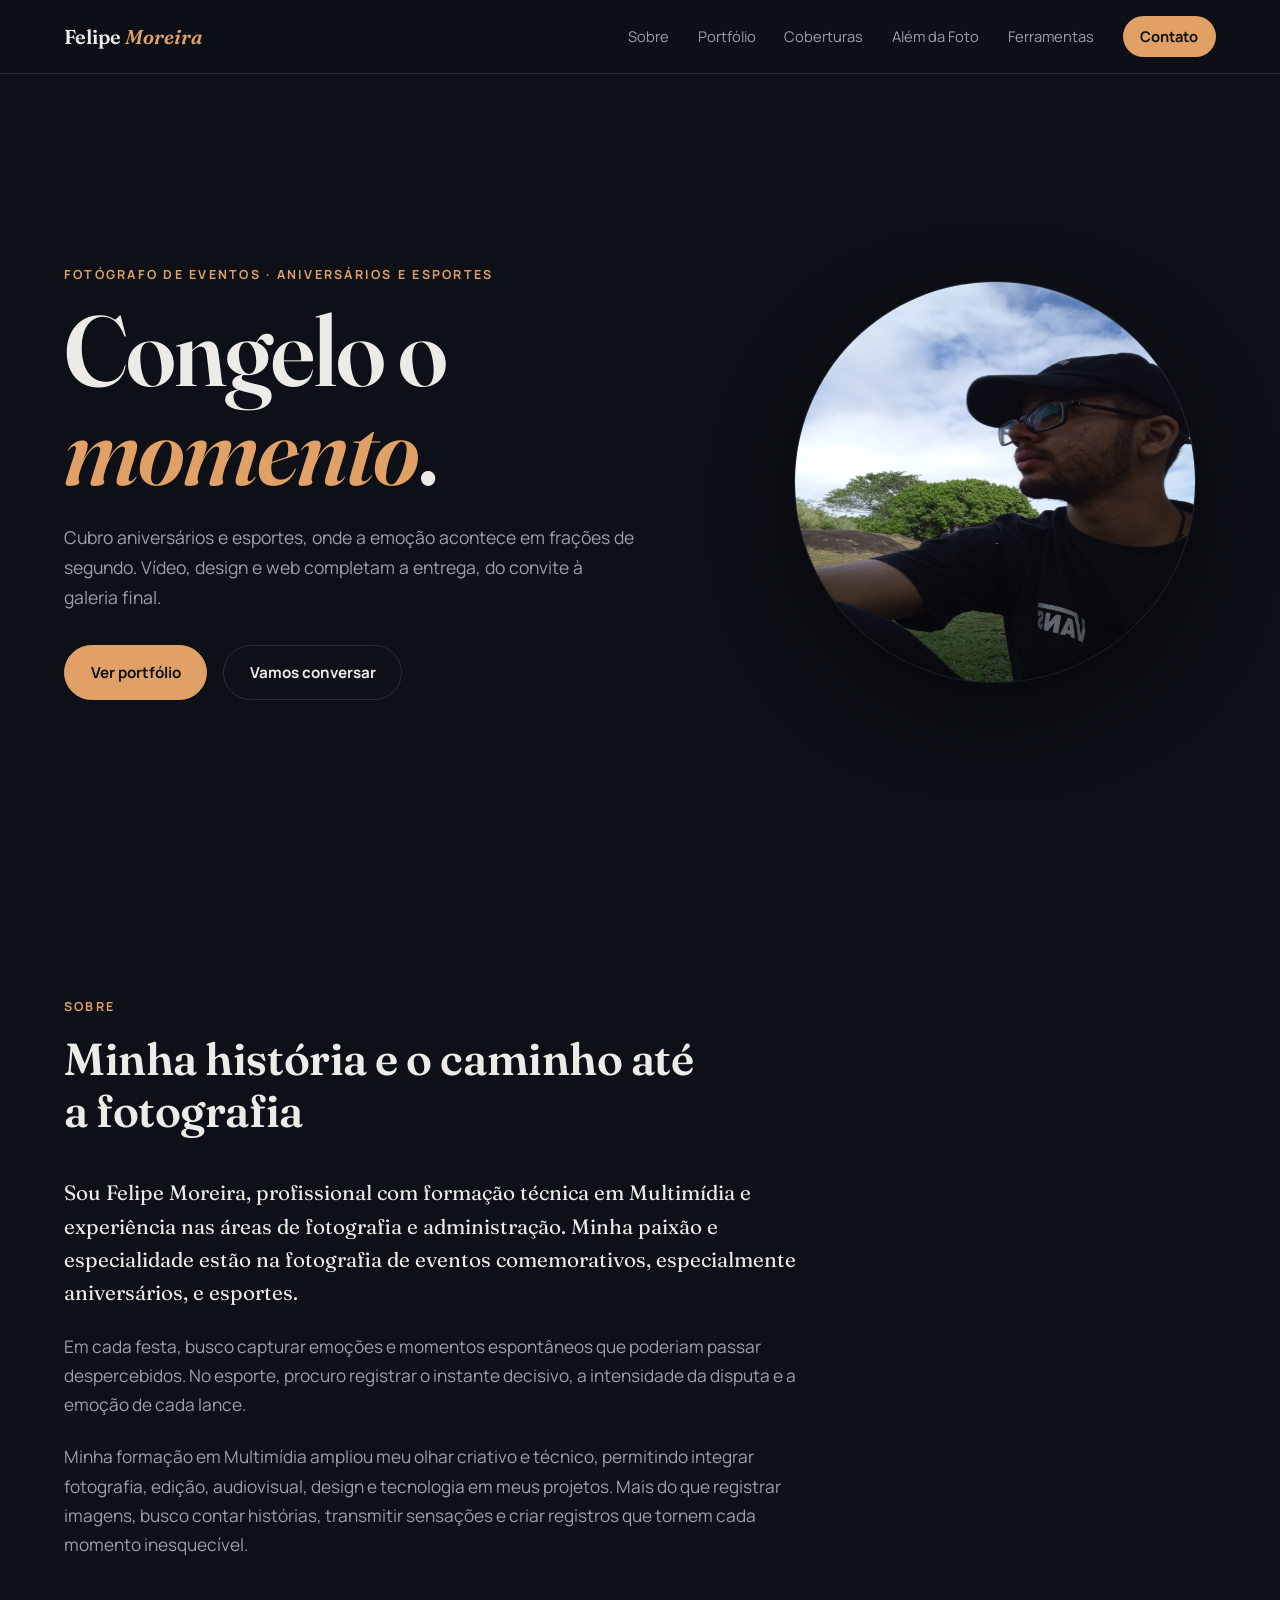
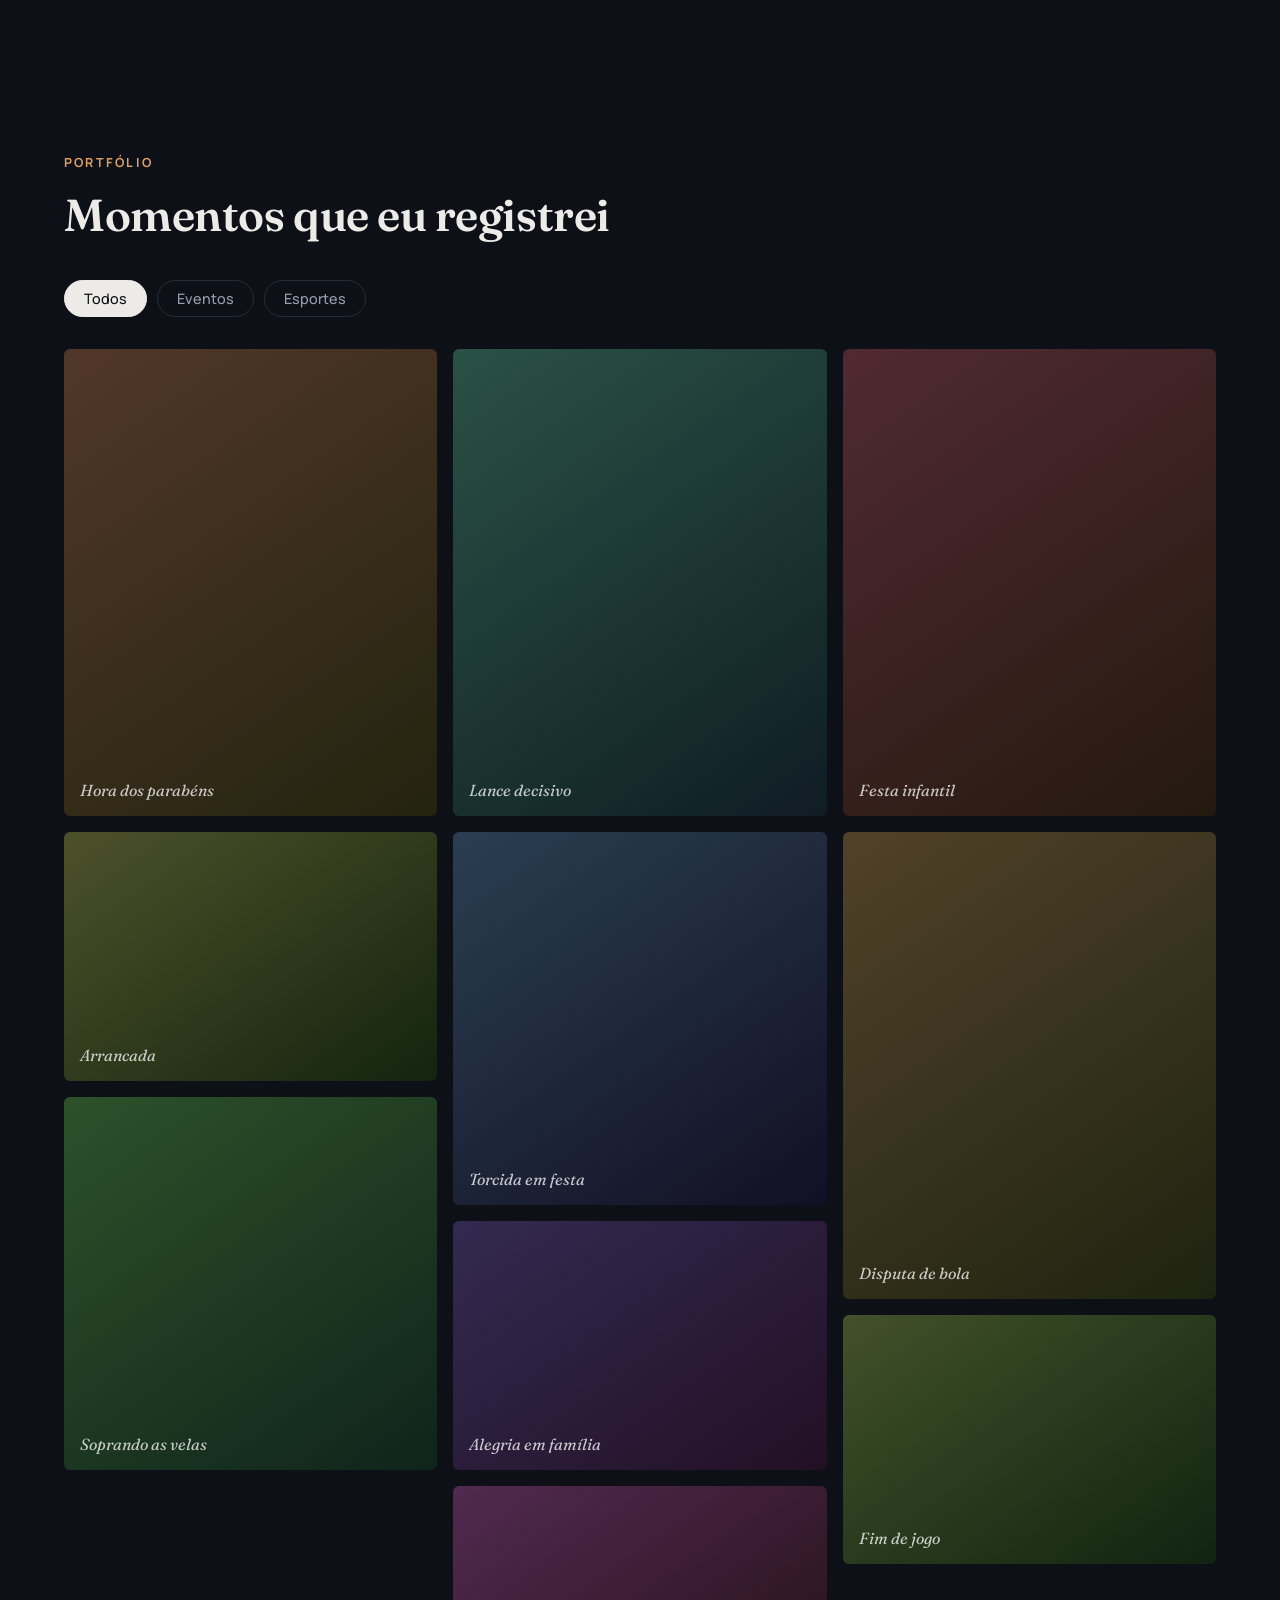
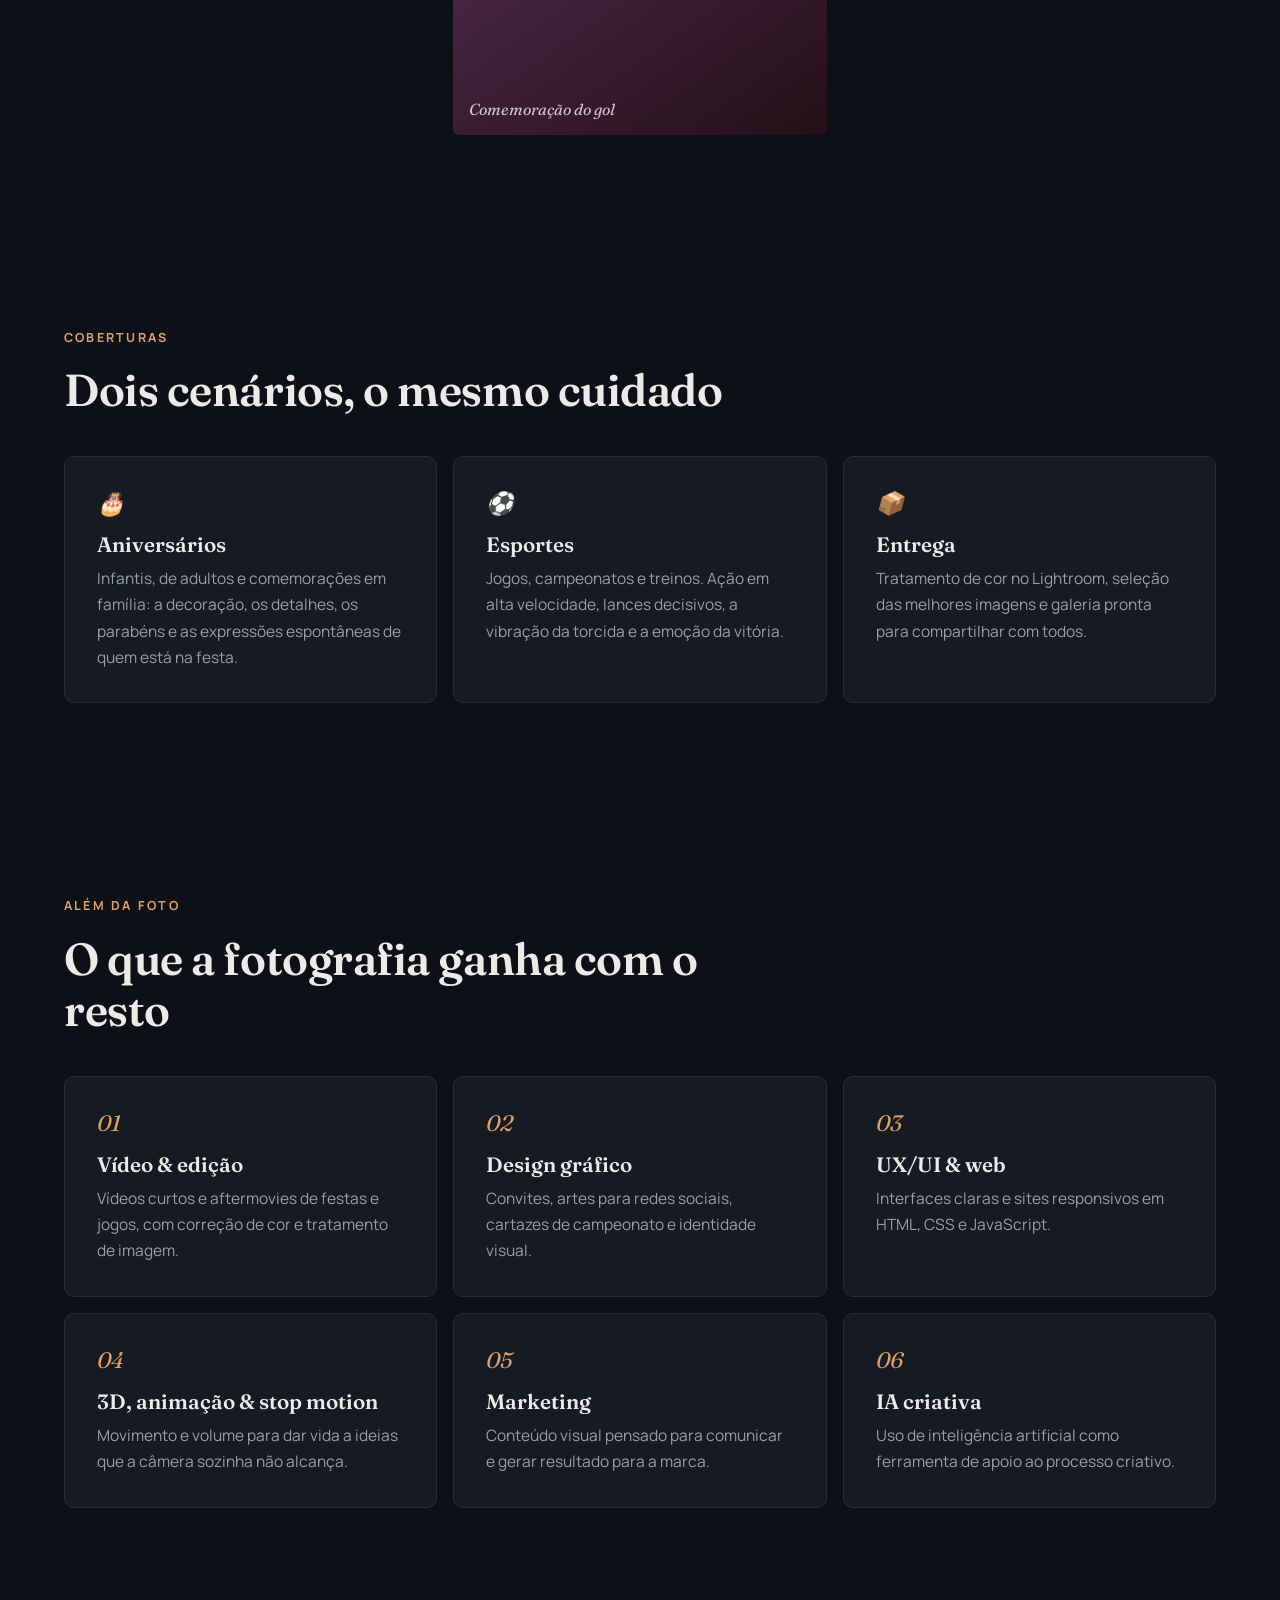
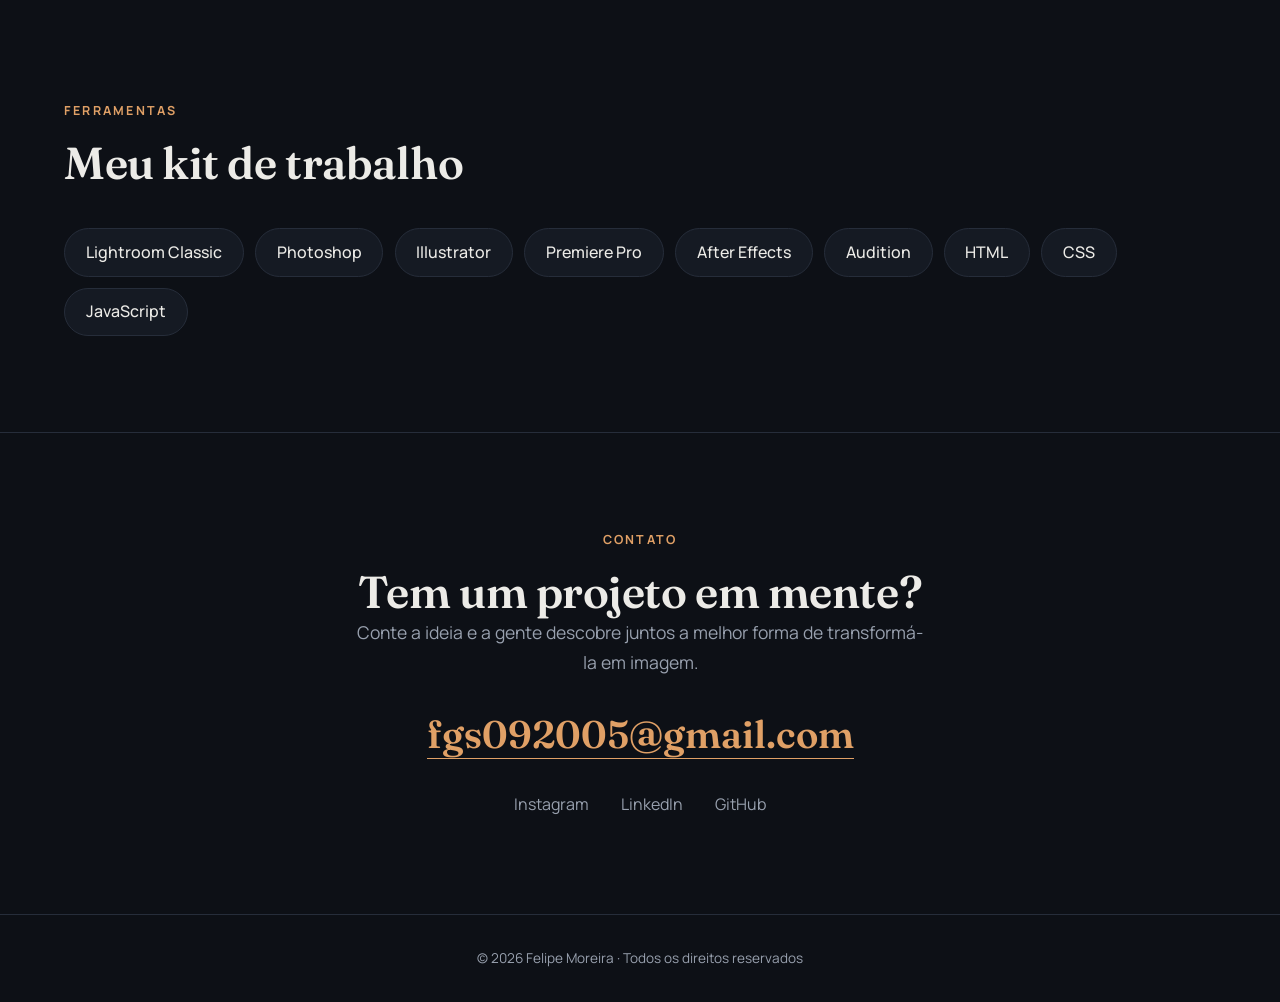
==== index.html @ 89ea577b "Add files via upload" ====
<!DOCTYPE html>
<html lang="pt-br">
<head>
    <meta charset="UTF-8">
    <meta name="viewport" content="width=device-width, initial-scale=1.0">
    <title>Felipe Moreira — Fotografia de Eventos, Aniversários e Esportes</title>
</head>
<body>
    <meta name="description" content="Portfólio de Felipe Moreira: fotógrafo de eventos, com foco em aniversários e esportes. Também vídeo, design, UX/UI, 3D, animação e web.">
<link rel="icon" href="avatar.jpg">
<link rel="preconnect" href="https://fonts.googleapis.com">
<link rel="preconnect" href="https://fonts.gstatic.com" crossorigin>
<link href="https://fonts.googleapis.com/css2?family=Fraunces:ital,opsz,wght@0,9..144,400;0,9..144,600;1,9..144,400&family=Manrope:wght@400;500;700&display=swap" rel="stylesheet">
<link rel="stylesheet" href="style.css">
</head>
<body>
 
<header class="top">
  <a href="#inicio" class="brand">Felipe <em>Moreira</em></a>
  <button class="burger" aria-label="Abrir menu" aria-expanded="false"><span></span><span></span></button>
  <nav id="menu">
    <a href="#sobre">Sobre</a>
    <a href="#portfolio">Portfólio</a>
    <a href="#coberturas">Coberturas</a>
    <a href="#servicos">Além da Foto</a>
    <a href="#ferramentas">Ferramentas</a>
    <a href="#contato" class="cta">Contato</a>
  </nav>
</header>
 
<main>
<section id="inicio" class="hero">
  <div class="hero-text reveal">
    <p class="eyebrow">Fotógrafo de eventos · Aniversários e esportes</p>
    <h1>Congelo o <em>momento</em>.</h1>
    <p class="lead">Cubro aniversários e esportes, onde a emoção acontece em frações de segundo. Vídeo, design e web completam a entrega, do convite à galeria final.</p>
    <div class="actions">
      <a href="#portfolio" class="btn primary">Ver portfólio</a>
      <a href="#contato" class="btn">Vamos conversar</a>
    </div>
  </div>
  <img class="hero-avatar reveal" src="avatar.jpg" alt="Retrato ilustrado de Felipe Moreira, de boné e óculos" width="400" height="400">
</section>
 
<section id="sobre" class="section about">
  <div class="head reveal">
    <p class="eyebrow">Sobre</p>
    <h2>Minha história e o caminho até a fotografia</h2>
  </div>
  <div class="about-grid reveal">
    <p>Sou Felipe Moreira, profissional com formação técnica em Multimídia e experiência nas áreas de fotografia e administração. Minha paixão e especialidade estão na fotografia de eventos comemorativos, especialmente aniversários, e esportes.</p>
    <p>Em cada festa, busco capturar emoções e momentos espontâneos que poderiam passar despercebidos. No esporte, procuro registrar o instante decisivo, a intensidade da disputa e a emoção de cada lance.</p>
    <p>Minha formação em Multimídia ampliou meu olhar criativo e técnico, permitindo integrar fotografia, edição, audiovisual, design e tecnologia em meus projetos. Mais do que registrar imagens, busco contar histórias, transmitir sensações e criar registros que tornem cada momento inesquecível.</p>
  </div>
</section>
 
<section id="portfolio" class="section">
  <div class="head reveal">
    <p class="eyebrow">Portfólio</p>
    <h2>Momentos que eu registrei</h2>
  </div>
  <div class="filters reveal" role="group" aria-label="Filtrar por categoria">
    <button class="chip active" data-filter="todos">Todos</button>
    <button class="chip" data-filter="evento">Eventos</button>
    <button class="chip" data-filter="esporte">Esportes</button>
    </div>
  <div id="gallery" class="gallery"></div>
</section>
<section id="coberturas" class="section">
  <div class="head reveal">
    <p class="eyebrow">Coberturas</p>
    <h2>Dois cenários, o mesmo cuidado</h2>
  </div>
  <div class="cards">
    <article class="card reveal"><span>🎂</span><h3>Aniversários</h3><p>Infantis, de adultos e comemorações em família: a decoração, os detalhes, os parabéns e as expressões espontâneas de quem está na festa.</p></article>
    <article class="card reveal"><span>⚽</span><h3>Esportes</h3><p>Jogos, campeonatos e treinos. Ação em alta velocidade, lances decisivos, a vibração da torcida e a emoção da vitória.</p></article>
    <article class="card reveal"><span>📦</span><h3>Entrega</h3><p>Tratamento de cor no Lightroom, seleção das melhores imagens e galeria pronta para compartilhar com todos.</p></article>
  </div>
</section>
<section id="servicos" class="section">
  <div class="head reveal">
    <p class="eyebrow">Além da foto</p>
    <h2>O que a fotografia ganha com o resto</h2>
  </div>
  <div class="cards">
    <article class="card reveal"><span>01</span><h3>Vídeo & edição</h3><p>Vídeos curtos e aftermovies de festas e jogos, com correção de cor e tratamento de imagem.</p></article>
    <article class="card reveal"><span>02</span><h3>Design gráfico</h3><p>Convites, artes para redes sociais, cartazes de campeonato e identidade visual.</p></article>
    <article class="card reveal"><span>03</span><h3>UX/UI & web</h3><p>Interfaces claras e sites responsivos em HTML, CSS e JavaScript.</p></article>
    <article class="card reveal"><span>04</span><h3>3D, animação & stop motion</h3><p>Movimento e volume para dar vida a ideias que a câmera sozinha não alcança.</p></article>
    <article class="card reveal"><span>05</span><h3>Marketing</h3><p>Conteúdo visual pensado para comunicar e gerar resultado para a marca.</p></article>
    <article class="card reveal"><span>06</span><h3>IA criativa</h3><p>Uso de inteligência artificial como ferramenta de apoio ao processo criativo.</p></article>
  </div>
</section>
<section id="ferramentas" class="section">
  <div class="head reveal">
    <p class="eyebrow">Ferramentas</p>
    <h2>Meu kit de trabalho</h2>
  </div>
  <ul class="tools reveal">
    <li>Lightroom Classic</li><li>Photoshop</li><li>Illustrator</li>
    <li>Premiere Pro</li><li>After Effects</li><li>Audition</li>
    <li>HTML</li><li>CSS</li><li>JavaScript</li>
  </ul>
</section>
<section id="contato" class="section contact">
  <div class="reveal">
    <p class="eyebrow">Contato</p>
    <h2>Tem um projeto em mente?</h2>
    <p class="lead">Conte a ideia e a gente descobre juntos a melhor forma de transformá-la em imagem.</p>
    <a class="mail" href="mailto:fgs092005@gmail.com">fgs092005@gmail.com</a>
    <ul class="social">
      <li><a href="https://instagram.com/felipegsilva05" target="_blank" rel="noopener">Instagram</a></li>
      <li><a href="https://linkedin.com/in/seuusuario" target="_blank" rel="noopener">LinkedIn</a></li>
      <li><a href="https://github.com/seuusuario" target="_blank" rel="noopener">GitHub</a></li>
    </ul>
  </div>
</section>
</main>
 
<footer>© <span id="year"></span> Felipe Moreira · Todos os direitos reservados</footer>
 
<div id="lightbox" class="lightbox" hidden role="dialog" aria-modal="true" aria-label="Visualização da foto">
  <button class="lb-close" aria-label="Fechar">×</button>
  <button class="lb-nav prev" aria-label="Foto anterior">‹</button>
  <figure><div id="lb-media"></div><figcaption id="lb-cap"></figcaption></figure>
  <button class="lb-nav next" aria-label="Próxima foto">›</button>
</div>
 
<script src="script.js"></script>
</body>
</html>
---- style.css ----
:root{
  --bg:#0d1016; --surface:#151a23; --line:#262d3a;
  --text:#ecebe7; --muted:#98a0ae; --accent:#e0a066;
  --serif:"Fraunces",Georgia,serif; --sans:"Manrope",system-ui,sans-serif;
}
*{box-sizing:border-box;margin:0;padding:0}
html{scroll-behavior:smooth;scroll-padding-top:80px}
body{background:var(--bg);color:var(--text);font:400 1rem/1.7 var(--sans);-webkit-font-smoothing:antialiased}
img{max-width:100%;display:block}
a{color:inherit;text-decoration:none}
em{font-family:var(--serif);font-style:italic;color:var(--accent)}
:focus-visible{outline:2px solid var(--accent);outline-offset:3px}

/* topo */
.top{position:fixed;inset:0 0 auto;z-index:20;display:flex;justify-content:space-between;align-items:center;
  padding:1rem clamp(1.2rem,5vw,4rem);background:rgba(13,16,22,.82);backdrop-filter:blur(12px);border-bottom:1px solid var(--line)}
.brand{font:600 1.25rem var(--serif)}
nav{display:flex;gap:1.8rem;align-items:center;font-size:.92rem}
nav a{color:var(--muted);transition:color .2s}
nav a:hover{color:var(--text)}
nav .cta{color:var(--bg);background:var(--accent);padding:.5rem 1.1rem;border-radius:99px;font-weight:700}
nav .cta:hover{color:var(--bg);filter:brightness(1.1)}
.burger{display:none;background:none;border:0;width:36px;height:36px;cursor:pointer;position:relative}
.burger span{position:absolute;left:7px;right:7px;height:2px;background:var(--text);transition:.25s}
.burger span:first-child{top:13px}.burger span:last-child{top:21px}
.burger[aria-expanded="true"] span:first-child{top:17px;transform:rotate(45deg)}
.burger[aria-expanded="true"] span:last-child{top:17px;transform:rotate(-45deg)}

/* hero */
.hero{min-height:100vh;display:grid;grid-template-columns:1.2fr .8fr;gap:3rem;align-items:center;
  padding:7rem clamp(1.2rem,5vw,4rem) 3rem;max-width:1300px;margin:auto}
.eyebrow{font-size:.78rem;letter-spacing:.18em;text-transform:uppercase;color:var(--accent);font-weight:700;margin-bottom:1rem}
h1{font:600 clamp(3rem,8vw,6.2rem)/1 var(--serif);letter-spacing:-.02em;margin-bottom:1.5rem}
h2{font:600 clamp(1.8rem,4vw,2.8rem)/1.15 var(--serif);letter-spacing:-.01em;max-width:22ch}
.lead{color:var(--muted);font-size:1.1rem;max-width:52ch;margin-bottom:2rem}
.actions{display:flex;gap:1rem;flex-wrap:wrap}
.btn{padding:.85rem 1.6rem;border-radius:99px;border:1px solid var(--line);font-weight:700;font-size:.95rem;transition:.2s}
.btn:hover{border-color:var(--accent);color:var(--accent)}
.btn.primary{background:var(--accent);color:var(--bg);border-color:var(--accent)}
.btn.primary:hover{color:var(--bg);filter:brightness(1.1)}
.hero-avatar{width:min(100%,400px);justify-self:center;border-radius:50%;box-shadow:0 30px 80px rgba(0,0,0,.5),0 0 0 1px var(--line)}

/* seções */
.section{max-width:1300px;margin:auto;padding:6rem clamp(1.2rem,5vw,4rem)}
.head{margin-bottom:2.5rem}

/* galeria */
.filters{display:flex;gap:.6rem;flex-wrap:wrap;margin-bottom:2rem}
.chip{background:none;border:1px solid var(--line);color:var(--muted);padding:.5rem 1.2rem;border-radius:99px;
  font:500 .9rem var(--sans);cursor:pointer;transition:.2s}
.chip:hover{color:var(--text);border-color:var(--muted)}
.chip.active{background:var(--text);color:var(--bg);border-color:var(--text)}
.gallery{columns:3 280px;column-gap:1rem}
.photo{break-inside:avoid;margin-bottom:1rem;position:relative;overflow:hidden;border-radius:6px;cursor:zoom-in;
  background:var(--surface);animation:fade .5s both}
.photo img,.ph{width:100%;transition:transform .6s}
.photo:hover img,.photo:hover .ph{transform:scale(1.04)}
.ph{display:flex;align-items:flex-end;padding:1rem;font:italic 1rem var(--serif);color:rgba(255,255,255,.75)}
.ph.tall{aspect-ratio:4/5}.ph.wide{aspect-ratio:3/2}.ph.square{aspect-ratio:1}
.photo figcaption{position:absolute;inset:auto 0 0;padding:2.5rem 1rem .9rem;font-size:.85rem;
  background:linear-gradient(transparent,rgba(0,0,0,.75));opacity:0;transition:opacity .3s}
.photo:hover figcaption{opacity:1}
@keyframes fade{from{opacity:0;transform:translateY(12px)}}

/* sobre */

.about-grid{display:grid;gap:1.4rem;max-width:68ch;color:var(--muted);font-size:1.08rem}
.about-grid p:first-child{color:var(--text);font:400 1.3rem/1.6 var(--serif)}
.about-grid strong{color:var(--text)}

/* cards */
.cards{display:grid;grid-template-columns:repeat(auto-fit,minmax(280px,1fr));gap:1rem}
.card{background:var(--surface);border:1px solid var(--line);border-radius:10px;padding:2rem;transition:.3s}
.card:hover{border-color:var(--accent);transform:translateY(-4px)}
.card span{font:italic 1.4rem var(--serif);color:var(--accent)}
.card h3{font:600 1.3rem var(--serif);margin:.8rem 0 .5rem}
.card p{color:var(--muted);font-size:.97rem}

/* ferramentas */
.tools{list-style:none;display:flex;flex-wrap:wrap;gap:.7rem}
.tools li{border:1px solid var(--line);background:var(--surface);padding:.6rem 1.3rem;border-radius:99px;font-weight:500}

/* contato */
.contact{text-align:center;border-top:1px solid var(--line)}
.contact h2,.contact .lead{margin-inline:auto}
.mail{display:inline-block;font:600 clamp(1.4rem,4vw,2.4rem) var(--serif);color:var(--accent);
  border-bottom:1px solid var(--accent);margin-bottom:2rem}
.social{list-style:none;display:flex;gap:2rem;justify-content:center;color:var(--muted)}
.social a:hover{color:var(--text)}
footer{text-align:center;color:var(--muted);font-size:.85rem;padding:2rem;border-top:1px solid var(--line)}

/* lightbox */
.lightbox{position:fixed;inset:0;z-index:50;background:rgba(5,7,10,.94);display:flex;align-items:center;justify-content:center;padding:2rem}
.lightbox[hidden]{display:none}
.lightbox figure{max-width:min(90vw,1100px);text-align:center}
#lb-media img,#lb-media .ph{max-height:78vh;max-width:100%;margin:auto;border-radius:6px}
#lb-media .ph{width:min(80vw,760px);max-height:78vh}
#lb-cap{margin-top:1rem;color:var(--muted)}
.lb-close,.lb-nav{position:absolute;background:none;border:0;color:var(--text);cursor:pointer;font-size:2.6rem;line-height:1;padding:1rem}
.lb-close{top:.5rem;right:1rem}.prev{left:.5rem}.next{right:.5rem}
.lb-nav:hover,.lb-close:hover{color:var(--accent)}

/* reveal */
.reveal{opacity:0;transform:translateY(24px);transition:opacity .8s,transform .8s}
.reveal.in{opacity:1;transform:none}

@media (max-width:820px){
  .burger{display:block}
  nav{position:absolute;top:100%;left:0;right:0;flex-direction:column;gap:1.2rem;padding:1.5rem;
    background:var(--bg);border-bottom:1px solid var(--line);display:none}
  nav.open{display:flex}
  .hero{grid-template-columns:1fr;text-align:center;padding-top:6.5rem}
  .hero-text{order:2}.hero-avatar{order:1;width:min(70%,280px)}
  .lead{margin-inline:auto}.actions{justify-content:center}
  h2{max-width:none}
}
@media (prefers-reduced-motion:reduce){
  html{scroll-behavior:auto}
  *{animation:none!important;transition:none!important}
  .reveal{opacity:1;transform:none}
}
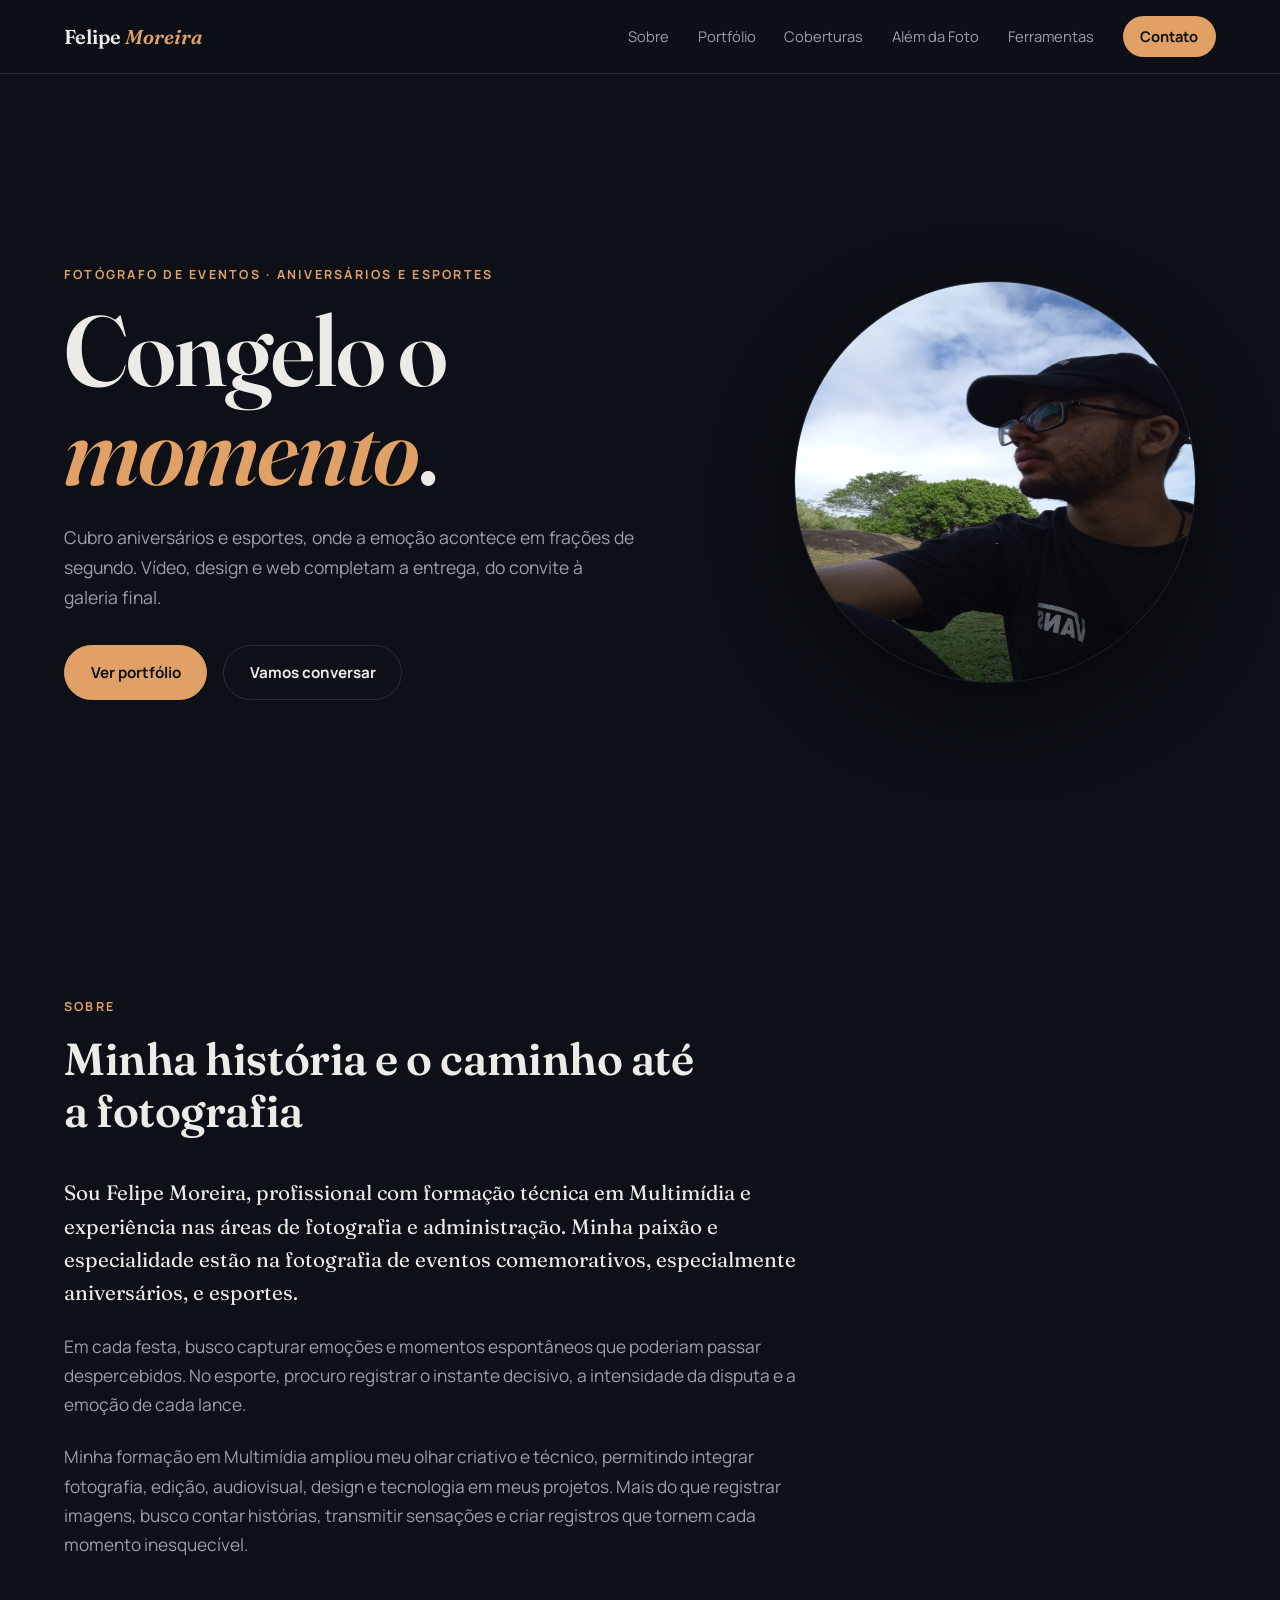
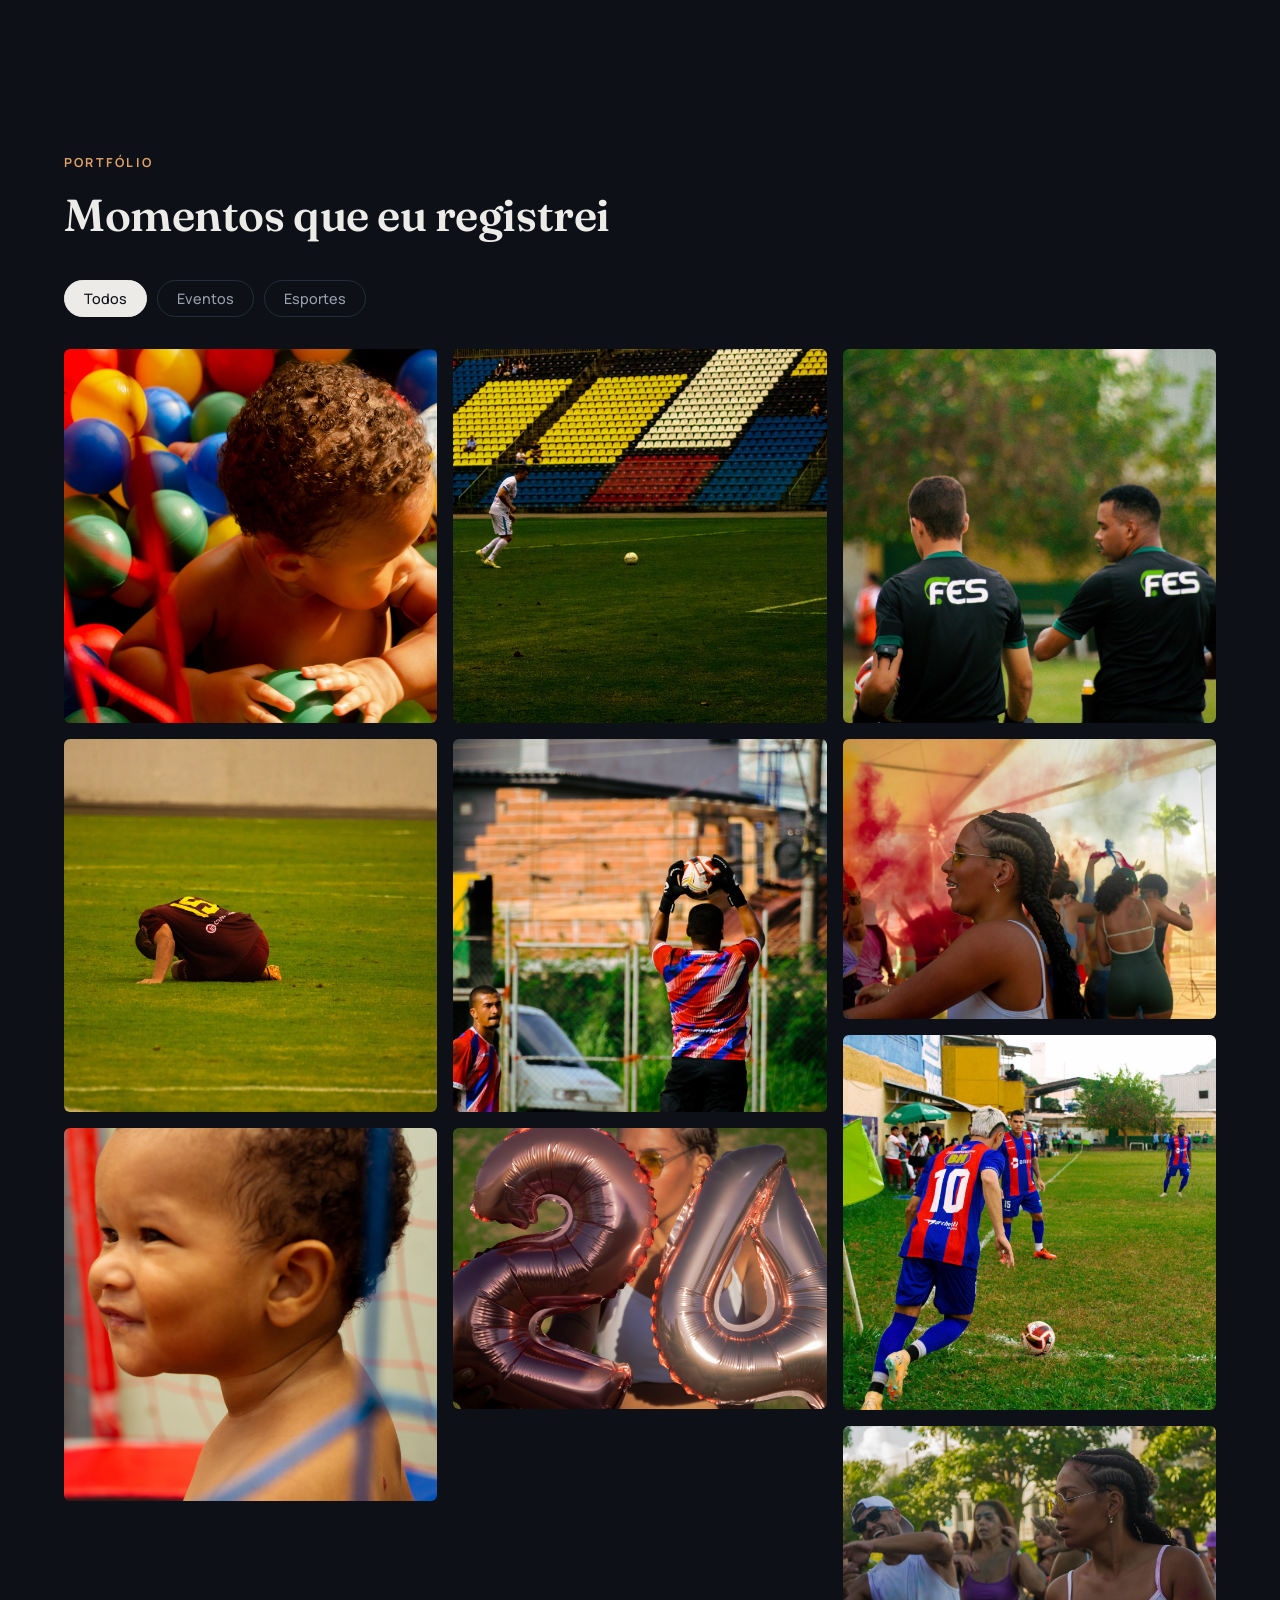
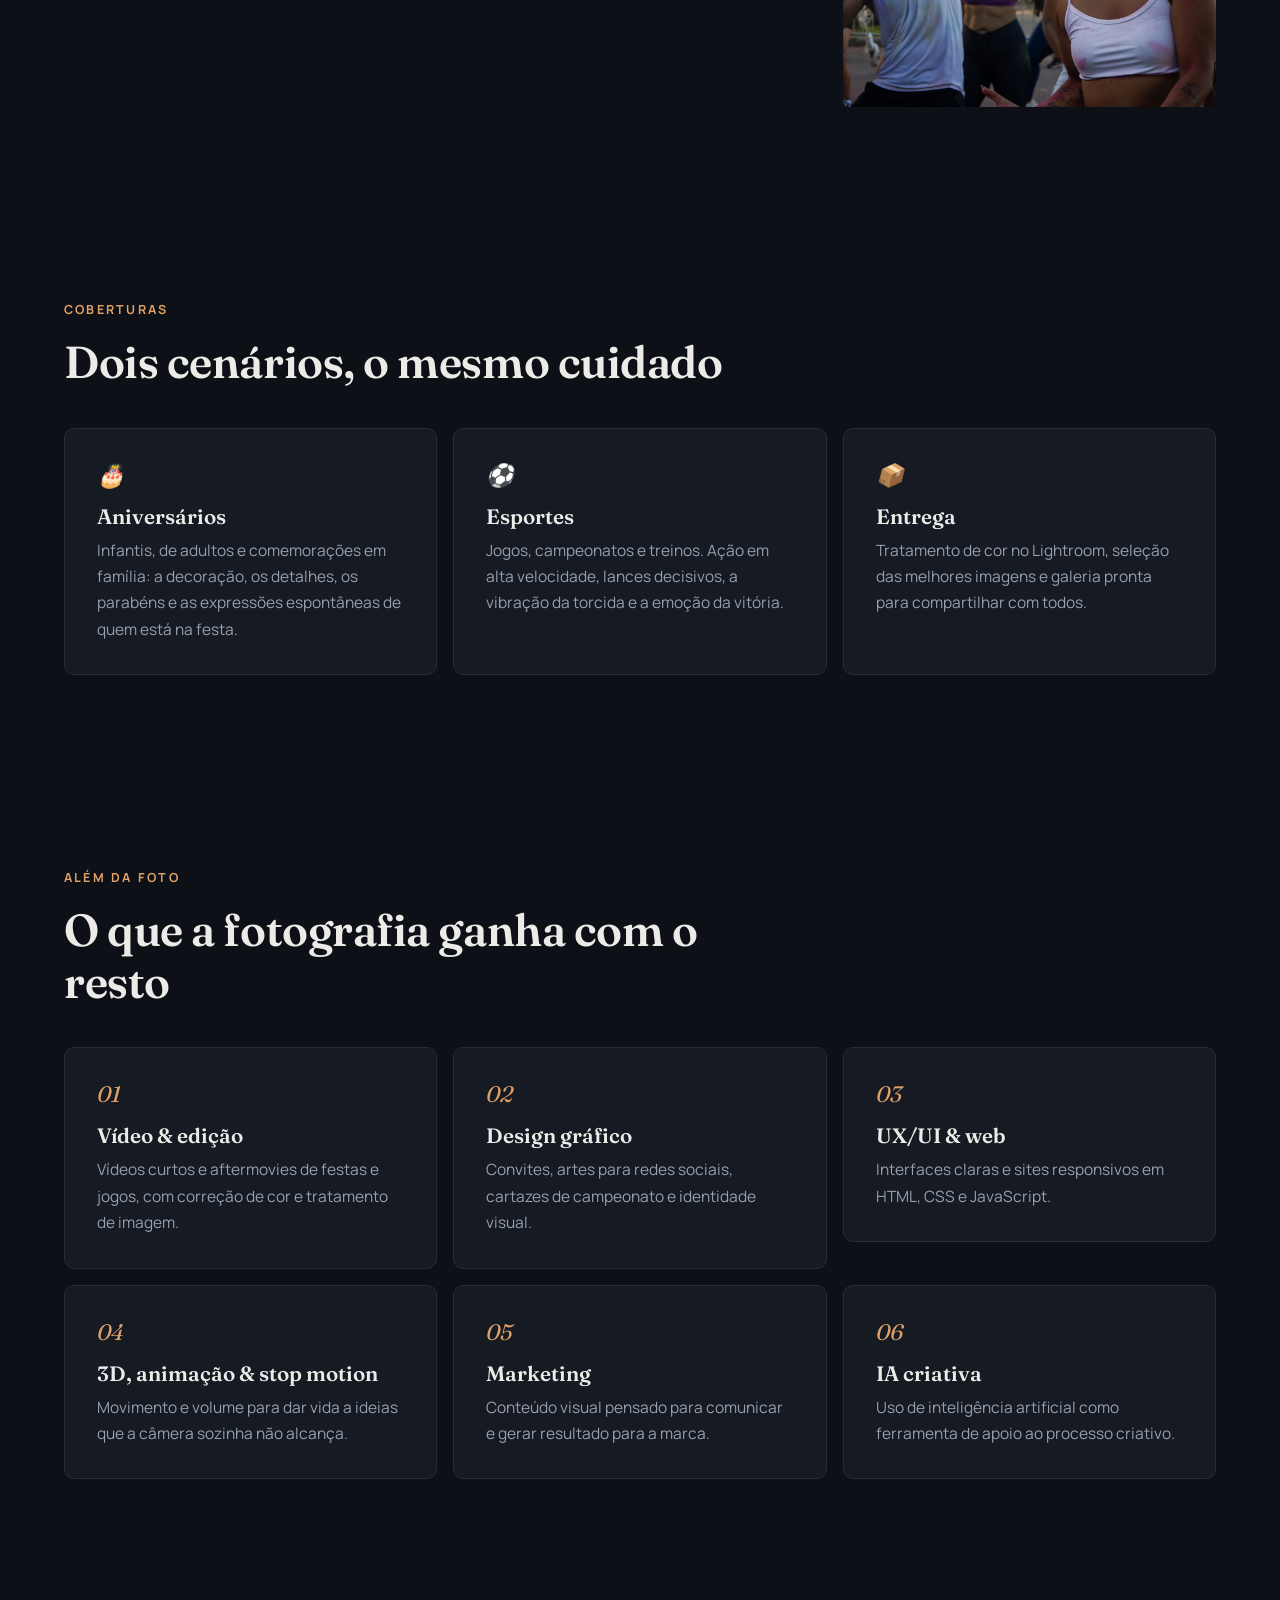
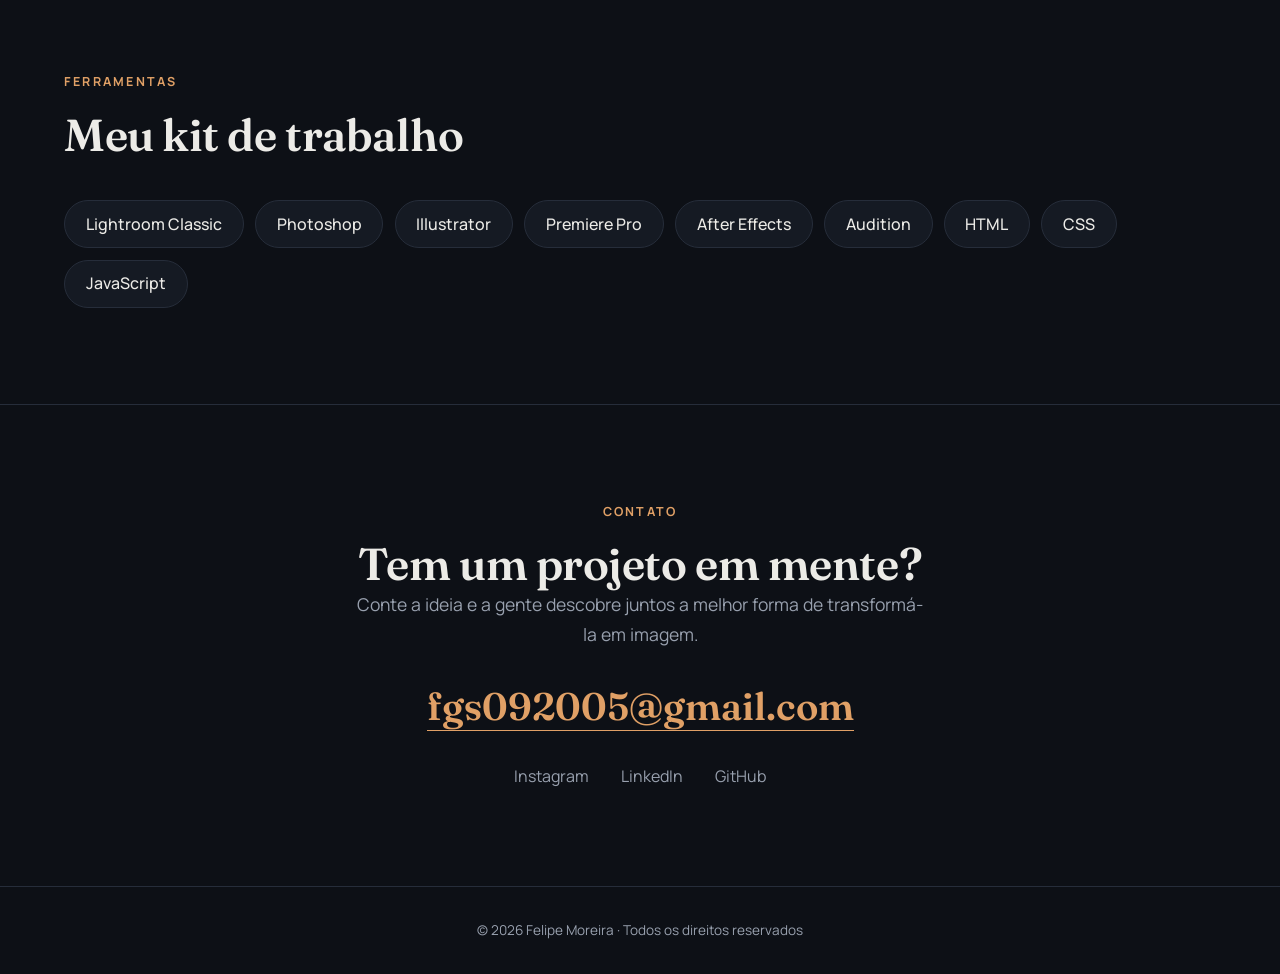
==== commit b870301d: "Update index.html" ====
--- a/index.html
+++ b/index.html
@@ -83,9 +83,9 @@
     <h2>O que a fotografia ganha com o resto</h2>
   </div>
   <div class="cards">
-    <article class="card reveal"><span>01</span><h3>Vídeo & edição</h3><p>Vídeos curtos e aftermovies de festas e jogos, com correção de cor e tratamento de imagem.</p></article>
+    <a class="card-link" href="videos.html"><article class="card reveal"><span>01</span><h3>Vídeo & edição</h3><p>Vídeos curtos e aftermovies de festas e jogos, com correção de cor e tratamento de imagem.</p></article></a>
     <article class="card reveal"><span>02</span><h3>Design gráfico</h3><p>Convites, artes para redes sociais, cartazes de campeonato e identidade visual.</p></article>
-    <article class="card reveal"><span>03</span><h3>UX/UI & web</h3><p>Interfaces claras e sites responsivos em HTML, CSS e JavaScript.</p></article>
+    <a class="card-link" href="sites.html"><article class="card reveal"><span>03</span><h3>UX/UI & web</h3><p>Interfaces claras e sites responsivos em HTML, CSS e JavaScript.</p></article></a>
     <article class="card reveal"><span>04</span><h3>3D, animação & stop motion</h3><p>Movimento e volume para dar vida a ideias que a câmera sozinha não alcança.</p></article>
     <article class="card reveal"><span>05</span><h3>Marketing</h3><p>Conteúdo visual pensado para comunicar e gerar resultado para a marca.</p></article>
     <article class="card reveal"><span>06</span><h3>IA criativa</h3><p>Uso de inteligência artificial como ferramenta de apoio ao processo criativo.</p></article>
@@ -128,4 +128,4 @@
  
 <script src="script.js"></script>
 </body>
-</html>+</html>
